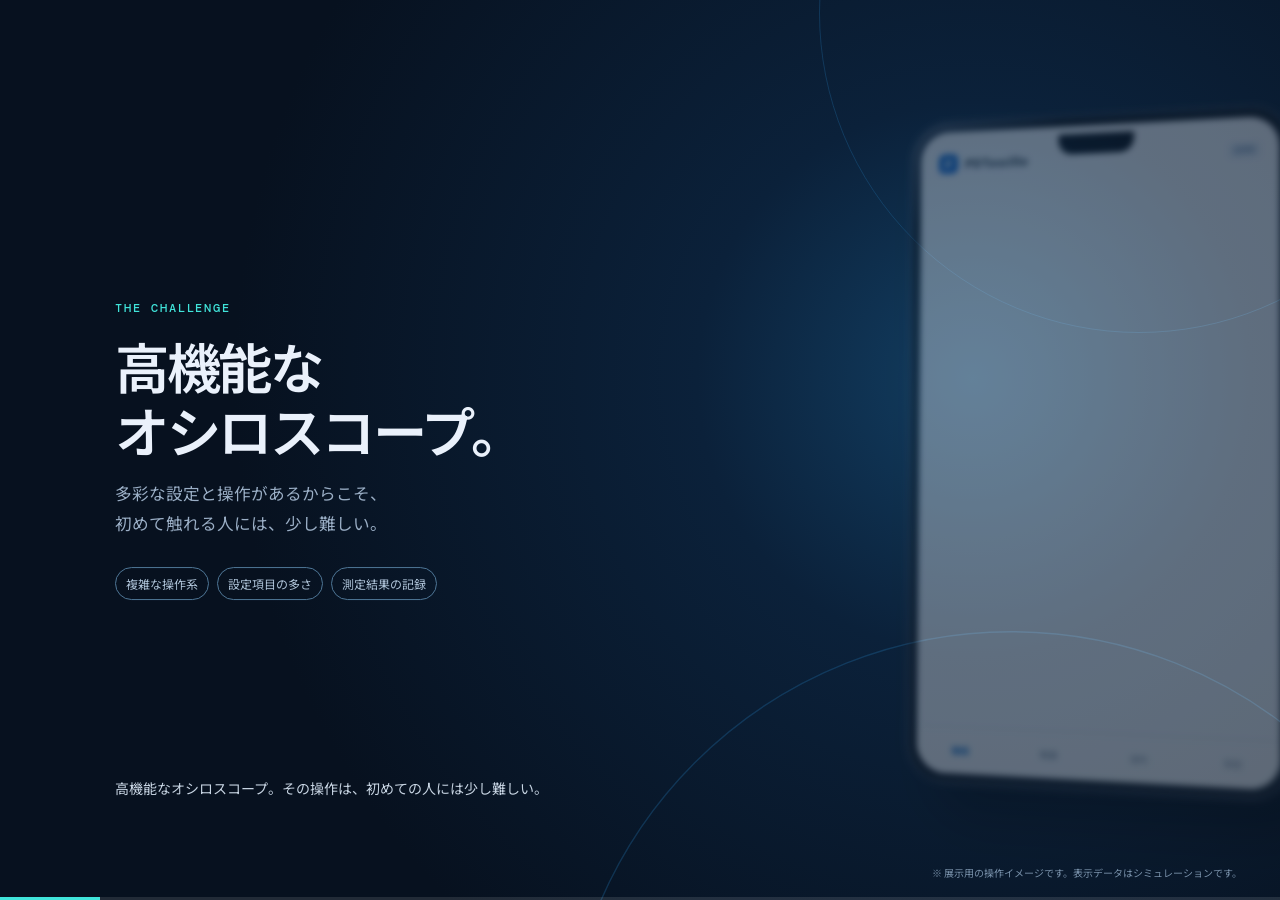
==== demo/exhibition-video/index.html @ ea5e2259 "Add multi-instrument exhibition animation assets" ====
<!doctype html>
<html lang="ja">
  <head>
    <meta charset="UTF-8" />
    <meta name="viewport" content="width=device-width, initial-scale=1.0" />
    <title>PDToscillo | Exhibition Demo</title>
    <link rel="stylesheet" href="style.css" />
  </head>
  <body>
    <main id="demo" class="stage-intro" aria-label="PDToscillo exhibition demo">
      <div class="ambient a"></div><div class="ambient b"></div>
      <section class="problem-card card" data-scene="problem">
        <p class="eyebrow">THE CHALLENGE</p>
        <h2>高機能な<br />オシロスコープ。</h2>
        <p>多彩な設定と操作があるからこそ、<br />初めて触れる人には、少し難しい。</p>
        <div class="problem-list"><span>複雑な操作系</span><span>設定項目の多さ</span><span>測定結果の記録</span></div>
      </section>

      <section class="title-card card" data-scene="intro">
        <p class="eyebrow">OSCILLOSCOPE REMOTE CONTROL</p>
        <h1>PDToscillo</h1>
        <p class="lead">LAN対応の計測機器を、手元にひとつの画面で。</p>
        <div class="title-line"><span></span><i></i><span></span></div>
        <p class="small">Android tablet application · Exhibition prototype</p>
      </section>

      <section class="explain-card card" data-scene="connect">
        <p class="eyebrow">01 / CONNECT</p>
        <h2>LANでつなぎ、<br />手元から操作。</h2>
        <p>接続された機器を自動で判別。<br />必要な表示と操作へ、迷わず進める。</p>
      </section>

      <section class="explain-card card" data-scene="discover">
        <p class="eyebrow">02 / DISCOVER</p>
        <h2>つないだ機器を、<br />自動で見分ける。</h2>
        <p>オシロスコープからPDT-FP1まで。<br />LAN接続を起点に、対応を広げていく。</p>
        <p class="future-note">※ 将来の対応構想を示す展示イメージです。</p>
      </section>

      <section class="explain-card card" data-scene="waveform">
        <p class="eyebrow">02 / CAPTURE</p>
        <h2>波形を取得し、<br />指先で詳しく見る。</h2>
        <p>ズーム、カーソル、チャンネル表示。<br />細かな変化も、見逃さない。</p>
      </section>

      <section class="explain-card card" data-scene="measure">
        <p class="eyebrow">03 / MEASURE</p>
        <h2>測定値を、<br />その場で確認。</h2>
        <p>周波数やP-P値を表示。<br />判断に必要な数値を、迷わず確認。</p>
      </section>

      <section class="explain-card card" data-scene="automate">
        <p class="eyebrow">04 / AUTOMATE</p>
        <h2>繰り返す測定を、<br />もっとスムーズに。</h2>
        <p>取得・測定・保存を、指定回数で自動実行。</p>
      </section>

      <section class="outro-card card" data-scene="outro">
        <p class="eyebrow">PDTOSCILLO</p>
        <h2>つなぐ。見る。<br /><em>測る。</em></h2>
        <p>オシロスコープ操作を、現場の手元へ。</p>
      </section>

      <div class="phone-wrap" aria-hidden="true">
        <div class="phone">
          <div class="camera"></div>
          <div class="screen">
            <div class="app-top"><span class="app-logo">P</span><strong>PDToscillo</strong><span class="demo-badge">DEMO</span></div>
            <div class="app-screen screen-connect">
              <p class="screen-kicker">接続</p><h3>オシロスコープを接続</h3>
              <div class="connection-visual"><span class="tablet-icon">▣</span><i></i><span class="scope-icon">⌁</span></div>
              <div class="status connected"><b></b><span>Ethernet 接続済み</span></div>
              <div class="instrument"><small>検出した機器</small><strong>TEKTRONIX MDO4104C</strong><span>192.168.10.2:4000</span></div>
              <button>接続完了</button>
            </div>
            <div class="app-screen screen-discover">
              <p class="screen-kicker">機器を検索</p><h3>LAN接続を自動判別</h3>
              <div class="network-orbit"><i></i><b>LAN</b><i></i></div>
              <div class="device-list"><div><span class="device-icon scope-mini">⌁</span><p><small>検出済み</small><strong>MDO4104C</strong><em>オシロスコープ</em></p><b>›</b></div><div class="fp1-row"><span class="device-icon fp1-mini">FP</span><p><small>検出済み</small><strong>PDT-FP1</strong><em>LAN計測機器</em></p><b>›</b></div></div>
              <p class="device-status">2 台の機器を認識しました</p>
            </div>
            <div class="app-screen screen-wave">
              <div class="screen-title"><div><p>波形</p><h3>CH1 · 取得中</h3></div><span class="run">RUN</span></div>
              <div class="scope-grid"><svg viewBox="0 0 560 235" preserveAspectRatio="none"><path class="wave wave-a" /><path class="wave wave-b" /><line class="cursor c1" x1="215" y1="0" x2="215" y2="235"/><line class="cursor c2" x1="392" y1="0" x2="392" y2="235"/></svg></div>
              <div class="chips"><span class="active">CH1  500mV</span><span>CH2</span><span>CH3</span></div>
              <div class="actions"><button>取得</button><button class="outline">自動スケール</button></div>
            </div>
            <div class="app-screen screen-measure">
              <div class="screen-title"><div><p>測定</p><h3>CH1 の測定値</h3></div><span class="run">RUN</span></div>
              <div class="mini-wave"><svg viewBox="0 0 560 108" preserveAspectRatio="none"><path class="wave wave-a" /></svg></div>
              <div class="metrics"><div><small>周波数</small><strong>1.000 <em>kHz</em></strong></div><div><small>P-P 値</small><strong>2.00 <em>V</em></strong></div><div><small>Δt</small><strong>500 <em>μs</em></strong></div></div>
              <p class="stats">統計　平均 1.000 kHz　/　100 samples</p>
            </div>
            <div class="app-screen screen-auto">
              <p class="screen-kicker">自動測定</p><h3>測定シーケンス</h3>
              <div class="sequence"><div class="done"><b>✓</b> 単発取得</div><div class="done"><b>✓</b> 測定</div><div class="working"><b>3</b> 波形を保存 <i></i></div><div><b>4</b> 次の測定へ</div></div>
              <div class="progress"><i></i></div><p class="counter">3 / 10 回 完了</p>
              <button>実行中</button>
            </div>
            <nav><span class="selected">接続</span><span>概要</span><span>波形</span><span>測定</span></nav>
          </div>
        </div>
      </div>
      <div class="scope-wrap" aria-hidden="true">
        <div class="scope-handle"></div>
        <div class="scope-body">
          <div class="scope-brand">TEKTRONIX <span>MDO4104C</span></div>
          <div class="scope-display"><svg viewBox="0 0 340 150" preserveAspectRatio="none"><path class="scope-wave" /></svg><span>CH1&nbsp; 500mV&nbsp;&nbsp;&nbsp; 1.00ms</span></div>
          <div class="scope-panel"><div class="scope-knob large"></div><div class="scope-knob"></div><div class="scope-knob"></div><div class="scope-keys"><i></i><i></i><i></i><i></i><i></i><i></i></div></div>
          <div class="scope-ports"><i></i><i></i><i></i><i></i></div>
        </div>
        <p>OSCILLOSCOPE</p>
      </div>
      <div class="fp1-wrap" aria-hidden="true"><div class="fp1-led"></div><div class="fp1-logo">PDT-FP1</div><div class="fp1-slots"><i></i><i></i><i></i></div><p>LAN MEASUREMENT DEVICE</p></div>
      <div class="connection-cable" aria-hidden="true"><span>LAN</span><i></i><b></b></div>
      <div class="pointer" aria-hidden="true"><i></i></div>
      <div class="caption" aria-live="polite"></div>
      <div class="progress-track"><i></i></div>
      <p class="prototype-note">※ 展示用の操作イメージです。表示データはシミュレーションです。</p>
    </main>
    <script src="app.js"></script>
  </body>
</html>
---- demo/exhibition-video/style.css ----
@import url('https://fonts.googleapis.com/css2?family=DM+Mono:wght@400;500&family=Noto+Sans+JP:wght@400;500;600;700&display=swap');

:root { --ink:#eaf1fb; --muted:#9aaec5; --blue:#4da3ff; --cyan:#40e4da; --navy:#07111f; --panel:#0d1d31; --line:#213b58; }
* { box-sizing:border-box } body { margin:0; overflow:hidden; background:var(--navy); color:var(--ink); font-family:'Noto Sans JP',sans-serif }
#demo { position:relative; isolation:isolate; width:100vw; min-width:1024px; height:100vh; min-height:576px; overflow:hidden; background:radial-gradient(circle at 76% 42%,#123e62 0,#0b213a 25%,#07111f 67%); }
.ambient { position:absolute; z-index:-1; width:50vw; height:50vw; border:1px solid #236fa755; border-radius:50%; filter:blur(.2px) }.ambient.a { top:-24vw; right:-14vw }.ambient.b { bottom:-39vw; right:-4vw; transform:scale(1.4) }
.card { position:absolute; left:9vw; top:50%; width:38vw; transform:translateY(-50%); opacity:0; transition:opacity .65s ease,transform .65s ease; pointer-events:none }.eyebrow { margin:0 0 18px; color:var(--cyan); font:500 12px 'DM Mono',monospace; letter-spacing:.16em }.card h1,.card h2 { margin:0; font-weight:600; letter-spacing:-.045em; line-height:1.18 }.title-card h1 { font-size:clamp(64px,8vw,140px) }.card h2 { font-size:clamp(38px,4.25vw,72px) }.card p:not(.eyebrow) { color:var(--muted); line-height:1.8; font-size:clamp(15px,1.3vw,21px) }.lead { margin:22px 0 0 }.small { margin-top:38px; font-size:12px!important }.title-line { display:flex; gap:7px; align-items:center; margin-top:32px; width:250px }.title-line span { height:1px; flex:1; background:var(--blue) }.title-line i { width:7px; height:7px; background:var(--cyan); border-radius:50% }.outro-card em { color:var(--cyan); font-style:normal }
.title-card,.problem-card,.explain-card,.outro-card { display:none }.stage-problem .problem-card,.stage-intro .title-card,.stage-connect .explain-card[data-scene=connect],.stage-discover .explain-card[data-scene=discover],.stage-waveform .explain-card[data-scene=waveform],.stage-measure .explain-card[data-scene=measure],.stage-automate .explain-card[data-scene=automate],.stage-outro .outro-card { display:block; opacity:1; transform:translateY(-50%) }.problem-list{display:flex;flex-wrap:wrap;gap:8px;margin-top:28px}.problem-list span{padding:7px 10px;border:1px solid #4e7696;border-radius:999px;color:#adc2d7;font-size:12px}.future-note{margin-top:18px!important;font-size:11px!important;color:#73a9b6!important}
.phone-wrap { position:absolute; top:50%; right:12vw; width:min(29vw,500px); aspect-ratio:9/16; transform:translateY(-50%) perspective(1300px) rotateY(-12deg) rotateX(2deg); transition:transform .8s cubic-bezier(.22,.9,.24,1),filter .5s; filter:drop-shadow(28px 32px 27px #0008) }.stage-intro .phone-wrap,.stage-problem .phone-wrap,.stage-outro .phone-wrap { transform:translateY(-50%) perspective(1300px) rotateY(-12deg) rotateX(2deg) translateX(12vw); filter:drop-shadow(28px 32px 27px #0008) blur(3px); opacity:.35 }.stage-connect .phone-wrap{right:6vw;width:min(23vw,400px);transform:translateY(-50%) perspective(1300px) rotateY(-9deg) rotateX(2deg)}
.phone { height:100%; padding:10px; border-radius:38px; background:linear-gradient(145deg,#415168,#050a10 12%,#141b25); box-shadow:inset 0 0 0 1px #768499 }.camera { position:absolute; z-index:2; left:50%; top:18px; width:74px; height:20px; transform:translateX(-50%); border-radius:0 0 14px 14px; background:#02070d }.screen { position:relative; height:100%; overflow:hidden; border-radius:29px; background:#f9fbff; color:#1a293a }.app-top { display:flex; align-items:center; gap:7px; height:54px; padding:16px 18px 7px; font-size:12px }.app-logo { display:grid; place-items:center; width:20px;height:20px;border-radius:6px;background:#146bd5;color:#fff;font-weight:bold }.demo-badge { margin-left:auto; padding:2px 5px;border-radius:4px;background:#e7eff9;color:#52749d;font:9px 'DM Mono' }.app-screen { display:none; padding:23px 18px 65px; height:calc(100% - 54px) }.stage-connect .screen-connect,.stage-discover .screen-discover,.stage-waveform .screen-wave,.stage-measure .screen-measure,.stage-automate .screen-auto { display:block; animation:screenIn .45s ease both } @keyframes screenIn { from{opacity:0;transform:translateX(10px)}to{opacity:1;transform:none} }
.screen-kicker,.screen-title p { color:#54708d;font-size:11px;margin:0 0 4px }.app-screen h3 { margin:0;color:#16293d;font-size:18px;letter-spacing:-.03em }.connection-visual { display:flex;align-items:center;justify-content:center;gap:13px;height:112px;margin:16px 0 12px;color:#2180e0 }.connection-visual span { display:grid;place-items:center;width:42px;height:42px;border-radius:12px;background:#e9f4ff;font-size:27px }.connection-visual i { width:55px;height:2px;background:#43ccb5;position:relative }.connection-visual i:after { content:'';position:absolute;inset:-4px auto auto 0;width:8px;height:8px;border-radius:50%;background:#43ccb5;animation:packet 1.4s infinite } @keyframes packet { to{transform:translateX(55px)} }.status,.instrument { border:1px solid #dbe7f3;border-radius:10px;padding:11px;margin-top:9px;font-size:11px }.status { display:flex;gap:7px;align-items:center;color:#21816c;background:#f4fcf9 }.status b { width:7px;height:7px;border-radius:50%;background:#28c598 }.instrument { display:grid;gap:4px }.instrument small,.metrics small { color:#718399 }.instrument strong { font-size:11px }.instrument span { color:#718399;font-family:'DM Mono';font-size:10px }.app-screen button { width:100%;border:0;border-radius:9px;padding:11px;background:#166dd0;color:white;font-weight:600;margin-top:19px }.screen-title { display:flex;align-items:start;justify-content:space-between }.run { padding:4px 6px;border-radius:5px;background:#e3f8ef;color:#149361;font:10px 'DM Mono' }.scope-grid,.mini-wave { background-color:#071724;background-image:linear-gradient(#19364a 1px,transparent 1px),linear-gradient(90deg,#19364a 1px,transparent 1px);background-size:10% 20%;border-radius:8px;margin-top:15px;overflow:hidden }.scope-grid { height:215px }.scope-grid svg,.mini-wave svg { width:100%;height:100% }.wave { fill:none;stroke-linecap:round }.wave-a { stroke:#55d7ff;stroke-width:3 }.wave-b { stroke:#f4c15d;stroke-width:2;opacity:.78 }.cursor { stroke:#f6e872;stroke-width:1.5;stroke-dasharray:4 3;opacity:0 }.stage-waveform .cursor { animation:cursorIn .8s 1.6s forwards } @keyframes cursorIn{to{opacity:1}}.chips { display:flex;gap:6px;margin-top:10px }.chips span { padding:5px 7px;border-radius:6px;background:#edf2f7;color:#6c7f96;font-size:9px }.chips .active { background:#e4f6ff;color:#1881c6 }.actions { display:flex;gap:8px }.actions button { margin-top:14px;padding:9px;font-size:10px }.actions .outline { background:#eaf1f7;color:#366186 }.mini-wave { height:89px }.metrics { display:grid;grid-template-columns:1fr 1fr;gap:8px;margin-top:12px }.metrics div { padding:10px;border:1px solid #dce7f3;border-radius:8px }.metrics div:last-child { grid-column:span 2 }.metrics strong { display:block;font:500 18px 'DM Mono';color:#196cc7;margin-top:4px }.metrics em { font-style:normal;font-size:10px;color:#7285a0 }.stats { margin-top:12px;color:#718399;font-size:9px }.sequence { margin-top:18px;border-top:1px solid #dbe7f2 }.sequence div { display:flex;align-items:center;gap:10px;padding:12px 2px;border-bottom:1px solid #dbe7f2;font-size:12px;color:#718399 }.sequence b { display:grid;place-items:center;width:19px;height:19px;border-radius:50%;background:#edf2f8;color:#7a91a8;font-size:10px }.sequence .done { color:#2c846d }.sequence .done b { background:#dcf6ed;color:#1d9a70 }.sequence .working { color:#176cc8;font-weight:600 }.sequence .working b { background:#deeeff;color:#176cc8 }.sequence i { width:6px;height:6px;margin-left:auto;border-radius:50%;background:#257fde;animation:pulse 1s infinite } @keyframes pulse {50%{box-shadow:0 0 0 6px #257fde22}}.progress { height:5px;border-radius:8px;background:#e5edf5;margin-top:18px;overflow:hidden }.progress i { display:block;width:30%;height:100%;background:#1b8bdf;animation:progress 2.5s infinite } @keyframes progress {50%{width:65%}to{width:30%}}.counter { text-align:center;color:#60809d;font:10px 'DM Mono' }nav { position:absolute;bottom:0;left:0;width:100%;height:46px;border-top:1px solid #e0e8f0;background:#fbfdff;display:flex;justify-content:space-around;align-items:center;color:#8190a2;font-size:9px }nav .selected { color:#1873ce;font-weight:700 }.network-orbit{display:flex;align-items:center;justify-content:center;gap:16px;margin:22px auto 16px;width:140px;height:58px}.network-orbit i{width:37px;height:37px;border-radius:11px;background:#e8f4ff;position:relative}.network-orbit i:first-child:before{content:'⌁';position:absolute;inset:0;display:grid;place-items:center;color:#1a75d0;font-size:22px}.network-orbit i:last-child:before{content:'FP';position:absolute;inset:0;display:grid;place-items:center;color:#1a75d0;font:700 11px 'DM Mono'}.network-orbit b{padding:6px;border-radius:50%;background:#1f86dd;color:white;font:9px 'DM Mono';box-shadow:0 0 0 7px #e4f4ff}.device-list{display:grid;gap:8px}.device-list>div{display:flex;align-items:center;gap:9px;padding:8px;border:1px solid #dce7f3;border-radius:9px}.device-list p{display:grid;gap:1px;margin:0;line-height:1}.device-list small,.device-list em{font-size:8px;color:#7589a0;font-style:normal}.device-list strong{font-size:11px;color:#1b3550}.device-list>div>b{margin-left:auto;color:#4a83bb}.device-icon{display:grid;place-items:center;width:31px;height:31px;border-radius:8px;background:#e9f4ff;color:#267ace}.fp1-mini{font:700 9px 'DM Mono'}.device-status{text-align:center;color:#3a946f;font-size:9px;margin-top:12px}
.pointer { position:absolute;right:28vw;top:58%;opacity:0;z-index:3;transition:opacity .2s }.stage-waveform .pointer,.stage-measure .pointer { opacity:1;animation:tap 2.5s 1s both }.pointer i { display:block;width:20px;height:30px;background:#fff;clip-path:polygon(0 0,0 100%,28% 70%,43% 100%,55% 94%,40% 65%,70% 65%);filter:drop-shadow(1px 2px 2px #0009)} @keyframes tap {0%,20%{transform:translate(0,0) scale(1)}30%{transform:translate(-15px,-25px) scale(.83)}42%{transform:translate(-15px,-25px) scale(1)}100%{transform:translate(-15px,-25px);opacity:0}}
.scope-wrap{position:absolute;right:33vw;top:50%;width:min(28vw,475px);opacity:0;transform:translateY(-45%) translateX(-30px) scale(.94);transition:opacity .5s,transform .65s;filter:drop-shadow(15px 22px 20px #0009)}.stage-connect .scope-wrap{opacity:1;transform:translateY(-45%) translateX(0) scale(1)}.scope-handle{width:58%;height:18px;margin:0 auto -4px;border:7px solid #4a596b;border-bottom:0;border-radius:10px 10px 0 0}.scope-body{position:relative;padding:16px 15px 13px;border-radius:10px;background:linear-gradient(145deg,#667586,#283747 30%,#3a4a5b);border:1px solid #8c9bad}.scope-brand{font:600 9px 'DM Mono';color:#e2e9ee;margin-bottom:10px}.scope-brand span{color:#aac8d9;margin-left:8px}.scope-display{position:relative;height:48%;min-height:120px;padding:8px;background:#061318;background-image:linear-gradient(#1b3e41 1px,transparent 1px),linear-gradient(90deg,#1b3e41 1px,transparent 1px);background-size:10% 20%;border:4px solid #16252d}.scope-display svg{width:100%;height:100%}.scope-wave{fill:none;stroke:#c9dd55;stroke-width:3}.scope-display span{position:absolute;left:9px;bottom:7px;color:#c6ddaa;font:7px 'DM Mono'}.scope-panel{display:flex;align-items:center;gap:9px;height:57px;padding:8px 0}.scope-knob{width:23px;height:23px;border-radius:50%;border:4px dotted #a3b1bc;background:#506174;box-shadow:inset 0 0 0 3px #2b3947}.scope-knob.large{width:35px;height:35px}.scope-keys{display:grid;grid-template-columns:repeat(3,1fr);gap:4px;margin-left:auto;width:48%}.scope-keys i{height:11px;border-radius:2px;background:#718496;box-shadow:inset 0 -2px #304252}.scope-ports{display:flex;gap:12px}.scope-ports i{width:16px;height:16px;border:3px solid #151d24;border-radius:50%;background:#c3e766}.scope-wrap>p{margin:9px 0 0;color:#92a8ba;font:10px 'DM Mono';letter-spacing:.16em;text-align:center}.connection-cable{position:absolute;z-index:2;right:28.2vw;top:50%;width:8vw;height:60px;opacity:0;transition:opacity .35s}.stage-connect .connection-cable{opacity:1}.connection-cable:before{content:'';position:absolute;left:0;right:0;top:31px;height:3px;background:#46d9cb;box-shadow:0 0 10px #46d9cb88}.connection-cable span{position:absolute;top:5px;left:37%;color:#a9f2ea;font:10px 'DM Mono';letter-spacing:.1em}.connection-cable i,.connection-cable b{position:absolute;top:23px;width:14px;height:18px;border-radius:2px;background:#e6f4f4}.connection-cable i{left:-2px}.connection-cable b{right:-2px}.connection-cable:after{content:'';position:absolute;top:27px;left:5px;width:9px;height:9px;border-radius:50%;background:white;box-shadow:0 0 10px white;animation:lanPacket 1.5s linear infinite}@keyframes lanPacket{to{transform:translateX(7.6vw)}}
.fp1-wrap{position:absolute;right:39vw;top:22%;width:min(13vw,205px);padding:16px 14px 12px;border-radius:10px;background:linear-gradient(145deg,#4d6274,#263847 65%,#182633);border:1px solid #91a8b9;opacity:0;transform:translateX(-20px) scale(.9);transition:opacity .5s,transform .6s;filter:drop-shadow(10px 15px 15px #0008)}.stage-discover .fp1-wrap{opacity:1;transform:translateX(0) scale(1)}.fp1-led{width:7px;height:7px;border-radius:50%;background:#53e3ab;box-shadow:0 0 8px #53e3ab;margin-bottom:10px}.fp1-logo{color:#f0f8ff;font:600 13px 'DM Mono';letter-spacing:.05em}.fp1-slots{display:flex;gap:7px;margin-top:16px}.fp1-slots i{width:23px;height:8px;border-radius:2px;background:#111f2b;border:1px solid #728da0}.fp1-wrap p{margin:10px -10px 0;color:#92a8ba;font:8px 'DM Mono';letter-spacing:.08em;text-align:center}
.caption { position:absolute;left:9vw;bottom:11vh;max-width:38vw;color:#c8d5e3;font-size:14px;line-height:1.7;opacity:0;transition:opacity .35s }.caption.show { opacity:1 }.prototype-note { position:absolute;right:3vw;bottom:2.2vh;margin:0;color:#7890a9;font-size:10px }.progress-track { position:absolute;left:0;bottom:0;width:100%;height:3px;background:#ffffff1c }.progress-track i { display:block;height:100%;width:0;background:var(--cyan) }
@media (max-aspect-ratio: 1/1) { #demo { min-width:0 }.card { left:7vw;width:47vw }.phone-wrap { right:5vw;width:42vw }.stage-connect .phone-wrap{right:3vw;width:33vw}.scope-wrap{right:36vw;width:30vw}.connection-cable{right:30vw}.caption{left:7vw;max-width:45vw} }
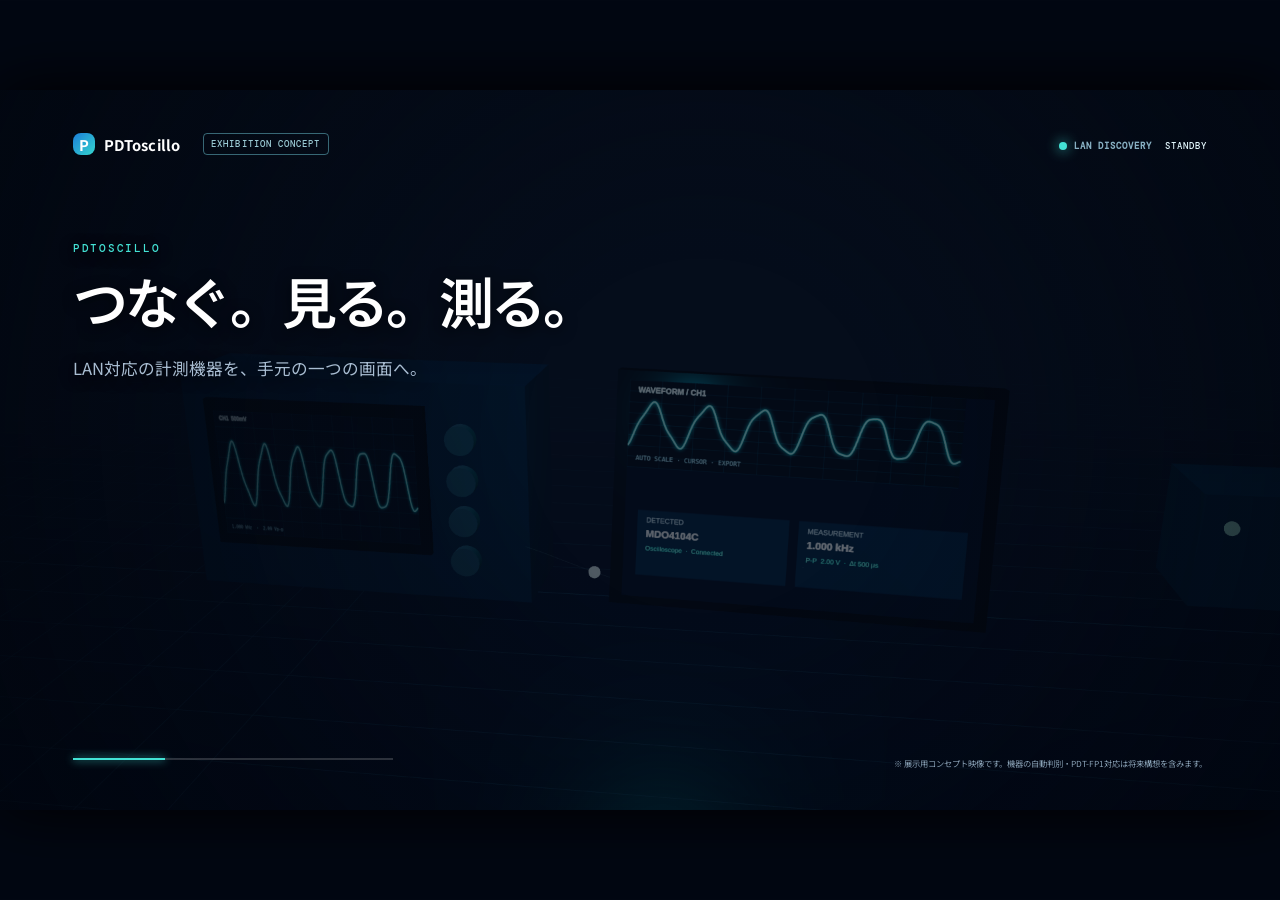
==== commit bdb40c59: "Render Three.js exhibition animation video" ====
--- a/demo/exhibition-video/index.html
+++ b/demo/exhibition-video/index.html
@@ -3,121 +3,19 @@
   <head>
     <meta charset="UTF-8" />
     <meta name="viewport" content="width=device-width, initial-scale=1.0" />
-    <title>PDToscillo | Exhibition Demo</title>
+    <title>PDToscillo | LAN Instrument Experience</title>
     <link rel="stylesheet" href="style.css" />
   </head>
   <body>
-    <main id="demo" class="stage-intro" aria-label="PDToscillo exhibition demo">
-      <div class="ambient a"></div><div class="ambient b"></div>
-      <section class="problem-card card" data-scene="problem">
-        <p class="eyebrow">THE CHALLENGE</p>
-        <h2>高機能な<br />オシロスコープ。</h2>
-        <p>多彩な設定と操作があるからこそ、<br />初めて触れる人には、少し難しい。</p>
-        <div class="problem-list"><span>複雑な操作系</span><span>設定項目の多さ</span><span>測定結果の記録</span></div>
-      </section>
-
-      <section class="title-card card" data-scene="intro">
-        <p class="eyebrow">OSCILLOSCOPE REMOTE CONTROL</p>
-        <h1>PDToscillo</h1>
-        <p class="lead">LAN対応の計測機器を、手元にひとつの画面で。</p>
-        <div class="title-line"><span></span><i></i><span></span></div>
-        <p class="small">Android tablet application · Exhibition prototype</p>
-      </section>
-
-      <section class="explain-card card" data-scene="connect">
-        <p class="eyebrow">01 / CONNECT</p>
-        <h2>LANでつなぎ、<br />手元から操作。</h2>
-        <p>接続された機器を自動で判別。<br />必要な表示と操作へ、迷わず進める。</p>
-      </section>
-
-      <section class="explain-card card" data-scene="discover">
-        <p class="eyebrow">02 / DISCOVER</p>
-        <h2>つないだ機器を、<br />自動で見分ける。</h2>
-        <p>オシロスコープからPDT-FP1まで。<br />LAN接続を起点に、対応を広げていく。</p>
-        <p class="future-note">※ 将来の対応構想を示す展示イメージです。</p>
-      </section>
-
-      <section class="explain-card card" data-scene="waveform">
-        <p class="eyebrow">02 / CAPTURE</p>
-        <h2>波形を取得し、<br />指先で詳しく見る。</h2>
-        <p>ズーム、カーソル、チャンネル表示。<br />細かな変化も、見逃さない。</p>
-      </section>
-
-      <section class="explain-card card" data-scene="measure">
-        <p class="eyebrow">03 / MEASURE</p>
-        <h2>測定値を、<br />その場で確認。</h2>
-        <p>周波数やP-P値を表示。<br />判断に必要な数値を、迷わず確認。</p>
-      </section>
-
-      <section class="explain-card card" data-scene="automate">
-        <p class="eyebrow">04 / AUTOMATE</p>
-        <h2>繰り返す測定を、<br />もっとスムーズに。</h2>
-        <p>取得・測定・保存を、指定回数で自動実行。</p>
-      </section>
-
-      <section class="outro-card card" data-scene="outro">
-        <p class="eyebrow">PDTOSCILLO</p>
-        <h2>つなぐ。見る。<br /><em>測る。</em></h2>
-        <p>オシロスコープ操作を、現場の手元へ。</p>
-      </section>
-
-      <div class="phone-wrap" aria-hidden="true">
-        <div class="phone">
-          <div class="camera"></div>
-          <div class="screen">
-            <div class="app-top"><span class="app-logo">P</span><strong>PDToscillo</strong><span class="demo-badge">DEMO</span></div>
-            <div class="app-screen screen-connect">
-              <p class="screen-kicker">接続</p><h3>オシロスコープを接続</h3>
-              <div class="connection-visual"><span class="tablet-icon">▣</span><i></i><span class="scope-icon">⌁</span></div>
-              <div class="status connected"><b></b><span>Ethernet 接続済み</span></div>
-              <div class="instrument"><small>検出した機器</small><strong>TEKTRONIX MDO4104C</strong><span>192.168.10.2:4000</span></div>
-              <button>接続完了</button>
-            </div>
-            <div class="app-screen screen-discover">
-              <p class="screen-kicker">機器を検索</p><h3>LAN接続を自動判別</h3>
-              <div class="network-orbit"><i></i><b>LAN</b><i></i></div>
-              <div class="device-list"><div><span class="device-icon scope-mini">⌁</span><p><small>検出済み</small><strong>MDO4104C</strong><em>オシロスコープ</em></p><b>›</b></div><div class="fp1-row"><span class="device-icon fp1-mini">FP</span><p><small>検出済み</small><strong>PDT-FP1</strong><em>LAN計測機器</em></p><b>›</b></div></div>
-              <p class="device-status">2 台の機器を認識しました</p>
-            </div>
-            <div class="app-screen screen-wave">
-              <div class="screen-title"><div><p>波形</p><h3>CH1 · 取得中</h3></div><span class="run">RUN</span></div>
-              <div class="scope-grid"><svg viewBox="0 0 560 235" preserveAspectRatio="none"><path class="wave wave-a" /><path class="wave wave-b" /><line class="cursor c1" x1="215" y1="0" x2="215" y2="235"/><line class="cursor c2" x1="392" y1="0" x2="392" y2="235"/></svg></div>
-              <div class="chips"><span class="active">CH1  500mV</span><span>CH2</span><span>CH3</span></div>
-              <div class="actions"><button>取得</button><button class="outline">自動スケール</button></div>
-            </div>
-            <div class="app-screen screen-measure">
-              <div class="screen-title"><div><p>測定</p><h3>CH1 の測定値</h3></div><span class="run">RUN</span></div>
-              <div class="mini-wave"><svg viewBox="0 0 560 108" preserveAspectRatio="none"><path class="wave wave-a" /></svg></div>
-              <div class="metrics"><div><small>周波数</small><strong>1.000 <em>kHz</em></strong></div><div><small>P-P 値</small><strong>2.00 <em>V</em></strong></div><div><small>Δt</small><strong>500 <em>μs</em></strong></div></div>
-              <p class="stats">統計　平均 1.000 kHz　/　100 samples</p>
-            </div>
-            <div class="app-screen screen-auto">
-              <p class="screen-kicker">自動測定</p><h3>測定シーケンス</h3>
-              <div class="sequence"><div class="done"><b>✓</b> 単発取得</div><div class="done"><b>✓</b> 測定</div><div class="working"><b>3</b> 波形を保存 <i></i></div><div><b>4</b> 次の測定へ</div></div>
-              <div class="progress"><i></i></div><p class="counter">3 / 10 回 完了</p>
-              <button>実行中</button>
-            </div>
-            <nav><span class="selected">接続</span><span>概要</span><span>波形</span><span>測定</span></nav>
-          </div>
-        </div>
-      </div>
-      <div class="scope-wrap" aria-hidden="true">
-        <div class="scope-handle"></div>
-        <div class="scope-body">
-          <div class="scope-brand">TEKTRONIX <span>MDO4104C</span></div>
-          <div class="scope-display"><svg viewBox="0 0 340 150" preserveAspectRatio="none"><path class="scope-wave" /></svg><span>CH1&nbsp; 500mV&nbsp;&nbsp;&nbsp; 1.00ms</span></div>
-          <div class="scope-panel"><div class="scope-knob large"></div><div class="scope-knob"></div><div class="scope-knob"></div><div class="scope-keys"><i></i><i></i><i></i><i></i><i></i><i></i></div></div>
-          <div class="scope-ports"><i></i><i></i><i></i><i></i></div>
-        </div>
-        <p>OSCILLOSCOPE</p>
-      </div>
-      <div class="fp1-wrap" aria-hidden="true"><div class="fp1-led"></div><div class="fp1-logo">PDT-FP1</div><div class="fp1-slots"><i></i><i></i><i></i></div><p>LAN MEASUREMENT DEVICE</p></div>
-      <div class="connection-cable" aria-hidden="true"><span>LAN</span><i></i><b></b></div>
-      <div class="pointer" aria-hidden="true"><i></i></div>
-      <div class="caption" aria-live="polite"></div>
-      <div class="progress-track"><i></i></div>
-      <p class="prototype-note">※ 展示用の操作イメージです。表示データはシミュレーションです。</p>
+    <main id="frame" aria-label="PDToscillo 展示会用アニメーション">
+      <canvas id="three-canvas"></canvas>
+      <div class="vignette"></div>
+      <header><span class="mark">P</span><strong>PDToscillo</strong><span class="tag">EXHIBITION CONCEPT</span></header>
+      <section id="copy" aria-live="polite"><p id="eyebrow"></p><h1 id="headline"></h1><p id="description"></p><p id="disclaimer"></p></section>
+      <div id="status"><span></span><b>LAN DISCOVERY</b><em id="device-status">STANDBY</em></div>
+      <div id="timeline"><i></i></div>
+      <p class="footnote">※ 展示用コンセプト映像です。機器の自動判別・PDT-FP1対応は将来構想を含みます。</p>
     </main>
-    <script src="app.js"></script>
+    <script type="module" src="app.js"></script>
   </body>
 </html>
--- a/demo/exhibition-video/style.css
+++ b/demo/exhibition-video/style.css
@@ -1,16 +1,10 @@
-@import url('https://fonts.googleapis.com/css2?family=DM+Mono:wght@400;500&family=Noto+Sans+JP:wght@400;500;600;700&display=swap');
+@import url('https://fonts.googleapis.com/css2?family=DM+Mono:wght@400;500&family=Noto+Sans+JP:wght@400;500;600&display=swap');
 
-:root { --ink:#eaf1fb; --muted:#9aaec5; --blue:#4da3ff; --cyan:#40e4da; --navy:#07111f; --panel:#0d1d31; --line:#213b58; }
-* { box-sizing:border-box } body { margin:0; overflow:hidden; background:var(--navy); color:var(--ink); font-family:'Noto Sans JP',sans-serif }
-#demo { position:relative; isolation:isolate; width:100vw; min-width:1024px; height:100vh; min-height:576px; overflow:hidden; background:radial-gradient(circle at 76% 42%,#123e62 0,#0b213a 25%,#07111f 67%); }
-.ambient { position:absolute; z-index:-1; width:50vw; height:50vw; border:1px solid #236fa755; border-radius:50%; filter:blur(.2px) }.ambient.a { top:-24vw; right:-14vw }.ambient.b { bottom:-39vw; right:-4vw; transform:scale(1.4) }
-.card { position:absolute; left:9vw; top:50%; width:38vw; transform:translateY(-50%); opacity:0; transition:opacity .65s ease,transform .65s ease; pointer-events:none }.eyebrow { margin:0 0 18px; color:var(--cyan); font:500 12px 'DM Mono',monospace; letter-spacing:.16em }.card h1,.card h2 { margin:0; font-weight:600; letter-spacing:-.045em; line-height:1.18 }.title-card h1 { font-size:clamp(64px,8vw,140px) }.card h2 { font-size:clamp(38px,4.25vw,72px) }.card p:not(.eyebrow) { color:var(--muted); line-height:1.8; font-size:clamp(15px,1.3vw,21px) }.lead { margin:22px 0 0 }.small { margin-top:38px; font-size:12px!important }.title-line { display:flex; gap:7px; align-items:center; margin-top:32px; width:250px }.title-line span { height:1px; flex:1; background:var(--blue) }.title-line i { width:7px; height:7px; background:var(--cyan); border-radius:50% }.outro-card em { color:var(--cyan); font-style:normal }
-.title-card,.problem-card,.explain-card,.outro-card { display:none }.stage-problem .problem-card,.stage-intro .title-card,.stage-connect .explain-card[data-scene=connect],.stage-discover .explain-card[data-scene=discover],.stage-waveform .explain-card[data-scene=waveform],.stage-measure .explain-card[data-scene=measure],.stage-automate .explain-card[data-scene=automate],.stage-outro .outro-card { display:block; opacity:1; transform:translateY(-50%) }.problem-list{display:flex;flex-wrap:wrap;gap:8px;margin-top:28px}.problem-list span{padding:7px 10px;border:1px solid #4e7696;border-radius:999px;color:#adc2d7;font-size:12px}.future-note{margin-top:18px!important;font-size:11px!important;color:#73a9b6!important}
-.phone-wrap { position:absolute; top:50%; right:12vw; width:min(29vw,500px); aspect-ratio:9/16; transform:translateY(-50%) perspective(1300px) rotateY(-12deg) rotateX(2deg); transition:transform .8s cubic-bezier(.22,.9,.24,1),filter .5s; filter:drop-shadow(28px 32px 27px #0008) }.stage-intro .phone-wrap,.stage-problem .phone-wrap,.stage-outro .phone-wrap { transform:translateY(-50%) perspective(1300px) rotateY(-12deg) rotateX(2deg) translateX(12vw); filter:drop-shadow(28px 32px 27px #0008) blur(3px); opacity:.35 }.stage-connect .phone-wrap{right:6vw;width:min(23vw,400px);transform:translateY(-50%) perspective(1300px) rotateY(-9deg) rotateX(2deg)}
-.phone { height:100%; padding:10px; border-radius:38px; background:linear-gradient(145deg,#415168,#050a10 12%,#141b25); box-shadow:inset 0 0 0 1px #768499 }.camera { position:absolute; z-index:2; left:50%; top:18px; width:74px; height:20px; transform:translateX(-50%); border-radius:0 0 14px 14px; background:#02070d }.screen { position:relative; height:100%; overflow:hidden; border-radius:29px; background:#f9fbff; color:#1a293a }.app-top { display:flex; align-items:center; gap:7px; height:54px; padding:16px 18px 7px; font-size:12px }.app-logo { display:grid; place-items:center; width:20px;height:20px;border-radius:6px;background:#146bd5;color:#fff;font-weight:bold }.demo-badge { margin-left:auto; padding:2px 5px;border-radius:4px;background:#e7eff9;color:#52749d;font:9px 'DM Mono' }.app-screen { display:none; padding:23px 18px 65px; height:calc(100% - 54px) }.stage-connect .screen-connect,.stage-discover .screen-discover,.stage-waveform .screen-wave,.stage-measure .screen-measure,.stage-automate .screen-auto { display:block; animation:screenIn .45s ease both } @keyframes screenIn { from{opacity:0;transform:translateX(10px)}to{opacity:1;transform:none} }
-.screen-kicker,.screen-title p { color:#54708d;font-size:11px;margin:0 0 4px }.app-screen h3 { margin:0;color:#16293d;font-size:18px;letter-spacing:-.03em }.connection-visual { display:flex;align-items:center;justify-content:center;gap:13px;height:112px;margin:16px 0 12px;color:#2180e0 }.connection-visual span { display:grid;place-items:center;width:42px;height:42px;border-radius:12px;background:#e9f4ff;font-size:27px }.connection-visual i { width:55px;height:2px;background:#43ccb5;position:relative }.connection-visual i:after { content:'';position:absolute;inset:-4px auto auto 0;width:8px;height:8px;border-radius:50%;background:#43ccb5;animation:packet 1.4s infinite } @keyframes packet { to{transform:translateX(55px)} }.status,.instrument { border:1px solid #dbe7f3;border-radius:10px;padding:11px;margin-top:9px;font-size:11px }.status { display:flex;gap:7px;align-items:center;color:#21816c;background:#f4fcf9 }.status b { width:7px;height:7px;border-radius:50%;background:#28c598 }.instrument { display:grid;gap:4px }.instrument small,.metrics small { color:#718399 }.instrument strong { font-size:11px }.instrument span { color:#718399;font-family:'DM Mono';font-size:10px }.app-screen button { width:100%;border:0;border-radius:9px;padding:11px;background:#166dd0;color:white;font-weight:600;margin-top:19px }.screen-title { display:flex;align-items:start;justify-content:space-between }.run { padding:4px 6px;border-radius:5px;background:#e3f8ef;color:#149361;font:10px 'DM Mono' }.scope-grid,.mini-wave { background-color:#071724;background-image:linear-gradient(#19364a 1px,transparent 1px),linear-gradient(90deg,#19364a 1px,transparent 1px);background-size:10% 20%;border-radius:8px;margin-top:15px;overflow:hidden }.scope-grid { height:215px }.scope-grid svg,.mini-wave svg { width:100%;height:100% }.wave { fill:none;stroke-linecap:round }.wave-a { stroke:#55d7ff;stroke-width:3 }.wave-b { stroke:#f4c15d;stroke-width:2;opacity:.78 }.cursor { stroke:#f6e872;stroke-width:1.5;stroke-dasharray:4 3;opacity:0 }.stage-waveform .cursor { animation:cursorIn .8s 1.6s forwards } @keyframes cursorIn{to{opacity:1}}.chips { display:flex;gap:6px;margin-top:10px }.chips span { padding:5px 7px;border-radius:6px;background:#edf2f7;color:#6c7f96;font-size:9px }.chips .active { background:#e4f6ff;color:#1881c6 }.actions { display:flex;gap:8px }.actions button { margin-top:14px;padding:9px;font-size:10px }.actions .outline { background:#eaf1f7;color:#366186 }.mini-wave { height:89px }.metrics { display:grid;grid-template-columns:1fr 1fr;gap:8px;margin-top:12px }.metrics div { padding:10px;border:1px solid #dce7f3;border-radius:8px }.metrics div:last-child { grid-column:span 2 }.metrics strong { display:block;font:500 18px 'DM Mono';color:#196cc7;margin-top:4px }.metrics em { font-style:normal;font-size:10px;color:#7285a0 }.stats { margin-top:12px;color:#718399;font-size:9px }.sequence { margin-top:18px;border-top:1px solid #dbe7f2 }.sequence div { display:flex;align-items:center;gap:10px;padding:12px 2px;border-bottom:1px solid #dbe7f2;font-size:12px;color:#718399 }.sequence b { display:grid;place-items:center;width:19px;height:19px;border-radius:50%;background:#edf2f8;color:#7a91a8;font-size:10px }.sequence .done { color:#2c846d }.sequence .done b { background:#dcf6ed;color:#1d9a70 }.sequence .working { color:#176cc8;font-weight:600 }.sequence .working b { background:#deeeff;color:#176cc8 }.sequence i { width:6px;height:6px;margin-left:auto;border-radius:50%;background:#257fde;animation:pulse 1s infinite } @keyframes pulse {50%{box-shadow:0 0 0 6px #257fde22}}.progress { height:5px;border-radius:8px;background:#e5edf5;margin-top:18px;overflow:hidden }.progress i { display:block;width:30%;height:100%;background:#1b8bdf;animation:progress 2.5s infinite } @keyframes progress {50%{width:65%}to{width:30%}}.counter { text-align:center;color:#60809d;font:10px 'DM Mono' }nav { position:absolute;bottom:0;left:0;width:100%;height:46px;border-top:1px solid #e0e8f0;background:#fbfdff;display:flex;justify-content:space-around;align-items:center;color:#8190a2;font-size:9px }nav .selected { color:#1873ce;font-weight:700 }.network-orbit{display:flex;align-items:center;justify-content:center;gap:16px;margin:22px auto 16px;width:140px;height:58px}.network-orbit i{width:37px;height:37px;border-radius:11px;background:#e8f4ff;position:relative}.network-orbit i:first-child:before{content:'⌁';position:absolute;inset:0;display:grid;place-items:center;color:#1a75d0;font-size:22px}.network-orbit i:last-child:before{content:'FP';position:absolute;inset:0;display:grid;place-items:center;color:#1a75d0;font:700 11px 'DM Mono'}.network-orbit b{padding:6px;border-radius:50%;background:#1f86dd;color:white;font:9px 'DM Mono';box-shadow:0 0 0 7px #e4f4ff}.device-list{display:grid;gap:8px}.device-list>div{display:flex;align-items:center;gap:9px;padding:8px;border:1px solid #dce7f3;border-radius:9px}.device-list p{display:grid;gap:1px;margin:0;line-height:1}.device-list small,.device-list em{font-size:8px;color:#7589a0;font-style:normal}.device-list strong{font-size:11px;color:#1b3550}.device-list>div>b{margin-left:auto;color:#4a83bb}.device-icon{display:grid;place-items:center;width:31px;height:31px;border-radius:8px;background:#e9f4ff;color:#267ace}.fp1-mini{font:700 9px 'DM Mono'}.device-status{text-align:center;color:#3a946f;font-size:9px;margin-top:12px}
-.pointer { position:absolute;right:28vw;top:58%;opacity:0;z-index:3;transition:opacity .2s }.stage-waveform .pointer,.stage-measure .pointer { opacity:1;animation:tap 2.5s 1s both }.pointer i { display:block;width:20px;height:30px;background:#fff;clip-path:polygon(0 0,0 100%,28% 70%,43% 100%,55% 94%,40% 65%,70% 65%);filter:drop-shadow(1px 2px 2px #0009)} @keyframes tap {0%,20%{transform:translate(0,0) scale(1)}30%{transform:translate(-15px,-25px) scale(.83)}42%{transform:translate(-15px,-25px) scale(1)}100%{transform:translate(-15px,-25px);opacity:0}}
-.scope-wrap{position:absolute;right:33vw;top:50%;width:min(28vw,475px);opacity:0;transform:translateY(-45%) translateX(-30px) scale(.94);transition:opacity .5s,transform .65s;filter:drop-shadow(15px 22px 20px #0009)}.stage-connect .scope-wrap{opacity:1;transform:translateY(-45%) translateX(0) scale(1)}.scope-handle{width:58%;height:18px;margin:0 auto -4px;border:7px solid #4a596b;border-bottom:0;border-radius:10px 10px 0 0}.scope-body{position:relative;padding:16px 15px 13px;border-radius:10px;background:linear-gradient(145deg,#667586,#283747 30%,#3a4a5b);border:1px solid #8c9bad}.scope-brand{font:600 9px 'DM Mono';color:#e2e9ee;margin-bottom:10px}.scope-brand span{color:#aac8d9;margin-left:8px}.scope-display{position:relative;height:48%;min-height:120px;padding:8px;background:#061318;background-image:linear-gradient(#1b3e41 1px,transparent 1px),linear-gradient(90deg,#1b3e41 1px,transparent 1px);background-size:10% 20%;border:4px solid #16252d}.scope-display svg{width:100%;height:100%}.scope-wave{fill:none;stroke:#c9dd55;stroke-width:3}.scope-display span{position:absolute;left:9px;bottom:7px;color:#c6ddaa;font:7px 'DM Mono'}.scope-panel{display:flex;align-items:center;gap:9px;height:57px;padding:8px 0}.scope-knob{width:23px;height:23px;border-radius:50%;border:4px dotted #a3b1bc;background:#506174;box-shadow:inset 0 0 0 3px #2b3947}.scope-knob.large{width:35px;height:35px}.scope-keys{display:grid;grid-template-columns:repeat(3,1fr);gap:4px;margin-left:auto;width:48%}.scope-keys i{height:11px;border-radius:2px;background:#718496;box-shadow:inset 0 -2px #304252}.scope-ports{display:flex;gap:12px}.scope-ports i{width:16px;height:16px;border:3px solid #151d24;border-radius:50%;background:#c3e766}.scope-wrap>p{margin:9px 0 0;color:#92a8ba;font:10px 'DM Mono';letter-spacing:.16em;text-align:center}.connection-cable{position:absolute;z-index:2;right:28.2vw;top:50%;width:8vw;height:60px;opacity:0;transition:opacity .35s}.stage-connect .connection-cable{opacity:1}.connection-cable:before{content:'';position:absolute;left:0;right:0;top:31px;height:3px;background:#46d9cb;box-shadow:0 0 10px #46d9cb88}.connection-cable span{position:absolute;top:5px;left:37%;color:#a9f2ea;font:10px 'DM Mono';letter-spacing:.1em}.connection-cable i,.connection-cable b{position:absolute;top:23px;width:14px;height:18px;border-radius:2px;background:#e6f4f4}.connection-cable i{left:-2px}.connection-cable b{right:-2px}.connection-cable:after{content:'';position:absolute;top:27px;left:5px;width:9px;height:9px;border-radius:50%;background:white;box-shadow:0 0 10px white;animation:lanPacket 1.5s linear infinite}@keyframes lanPacket{to{transform:translateX(7.6vw)}}
-.fp1-wrap{position:absolute;right:39vw;top:22%;width:min(13vw,205px);padding:16px 14px 12px;border-radius:10px;background:linear-gradient(145deg,#4d6274,#263847 65%,#182633);border:1px solid #91a8b9;opacity:0;transform:translateX(-20px) scale(.9);transition:opacity .5s,transform .6s;filter:drop-shadow(10px 15px 15px #0008)}.stage-discover .fp1-wrap{opacity:1;transform:translateX(0) scale(1)}.fp1-led{width:7px;height:7px;border-radius:50%;background:#53e3ab;box-shadow:0 0 8px #53e3ab;margin-bottom:10px}.fp1-logo{color:#f0f8ff;font:600 13px 'DM Mono';letter-spacing:.05em}.fp1-slots{display:flex;gap:7px;margin-top:16px}.fp1-slots i{width:23px;height:8px;border-radius:2px;background:#111f2b;border:1px solid #728da0}.fp1-wrap p{margin:10px -10px 0;color:#92a8ba;font:8px 'DM Mono';letter-spacing:.08em;text-align:center}
-.caption { position:absolute;left:9vw;bottom:11vh;max-width:38vw;color:#c8d5e3;font-size:14px;line-height:1.7;opacity:0;transition:opacity .35s }.caption.show { opacity:1 }.prototype-note { position:absolute;right:3vw;bottom:2.2vh;margin:0;color:#7890a9;font-size:10px }.progress-track { position:absolute;left:0;bottom:0;width:100%;height:3px;background:#ffffff1c }.progress-track i { display:block;height:100%;width:0;background:var(--cyan) }
-@media (max-aspect-ratio: 1/1) { #demo { min-width:0 }.card { left:7vw;width:47vw }.phone-wrap { right:5vw;width:42vw }.stage-connect .phone-wrap{right:3vw;width:33vw}.scope-wrap{right:36vw;width:30vw}.connection-cable{right:30vw}.caption{left:7vw;max-width:45vw} }
+:root { color-scheme:dark; --ink:#edf7ff; --muted:#a9bdd2; --cyan:#43e2d5; }
+*{box-sizing:border-box} body{margin:0;min-height:100vh;display:grid;place-items:center;background:#020712;overflow:hidden;font-family:'Noto Sans JP',sans-serif}
+#frame{position:relative;width:min(100vw,177.777vh);aspect-ratio:16/9;overflow:hidden;background:#061122;box-shadow:0 0 60px #000} canvas{position:absolute;inset:0;width:100%;height:100%;display:block}.vignette{position:absolute;inset:0;pointer-events:none;background:radial-gradient(circle at 55% 48%,transparent 22%,#01050dbb 100%)}
+header{position:absolute;left:5.7%;top:6%;display:flex;align-items:center;gap:9px;font-size:clamp(12px,1.15vw,19px);letter-spacing:.01em}.mark{display:grid;place-items:center;width:clamp(20px,1.7vw,30px);aspect-ratio:1;border-radius:8px;background:linear-gradient(135deg,#1b7ed9,#35d6ce);font-weight:700}.tag{margin-left:14px;padding:4px 7px;border:1px solid #6dc6d680;border-radius:4px;color:#9bcbd5;font:500 clamp(7px,.7vw,11px) 'DM Mono';letter-spacing:.12em}
+#copy{position:absolute;left:5.7%;top:21%;width:43%;text-shadow:0 3px 14px #0009;transition:opacity .35s}#eyebrow{margin:0 0 12px;color:var(--cyan);font:500 clamp(9px,.85vw,14px) 'DM Mono';letter-spacing:.16em}h1{margin:0;white-space:pre-line;font-weight:600;font-size:clamp(31px,4.3vw,74px);line-height:1.23;letter-spacing:-.05em}#description{margin:19px 0 0;color:var(--muted);font-size:clamp(12px,1.3vw,21px);line-height:1.75}#disclaimer{margin:14px 0 0;color:#83a3b7;font-size:clamp(8px,.75vw,12px)}
+#status{position:absolute;right:5.7%;top:7%;display:flex;align-items:center;gap:7px;color:#87afc2;font:500 clamp(8px,.7vw,12px) 'DM Mono';letter-spacing:.12em}#status span{width:8px;height:8px;border-radius:50%;background:var(--cyan);box-shadow:0 0 13px var(--cyan);animation:blink 1.5s infinite}#status em{margin-left:5px;color:#e4f9ff;font-style:normal}@keyframes blink{50%{opacity:.25;box-shadow:none}}
+#timeline{position:absolute;left:5.7%;bottom:7%;width:25%;height:2px;background:#ffffff2b}#timeline i{display:block;width:0;height:100%;background:var(--cyan);box-shadow:0 0 8px var(--cyan)}.footnote{position:absolute;right:5.7%;bottom:5.7%;margin:0;color:#89a1b5;font-size:clamp(7px,.65vw,10px);text-align:right}
+@media(max-aspect-ratio:16/9){#frame{width:100vw;height:auto}}
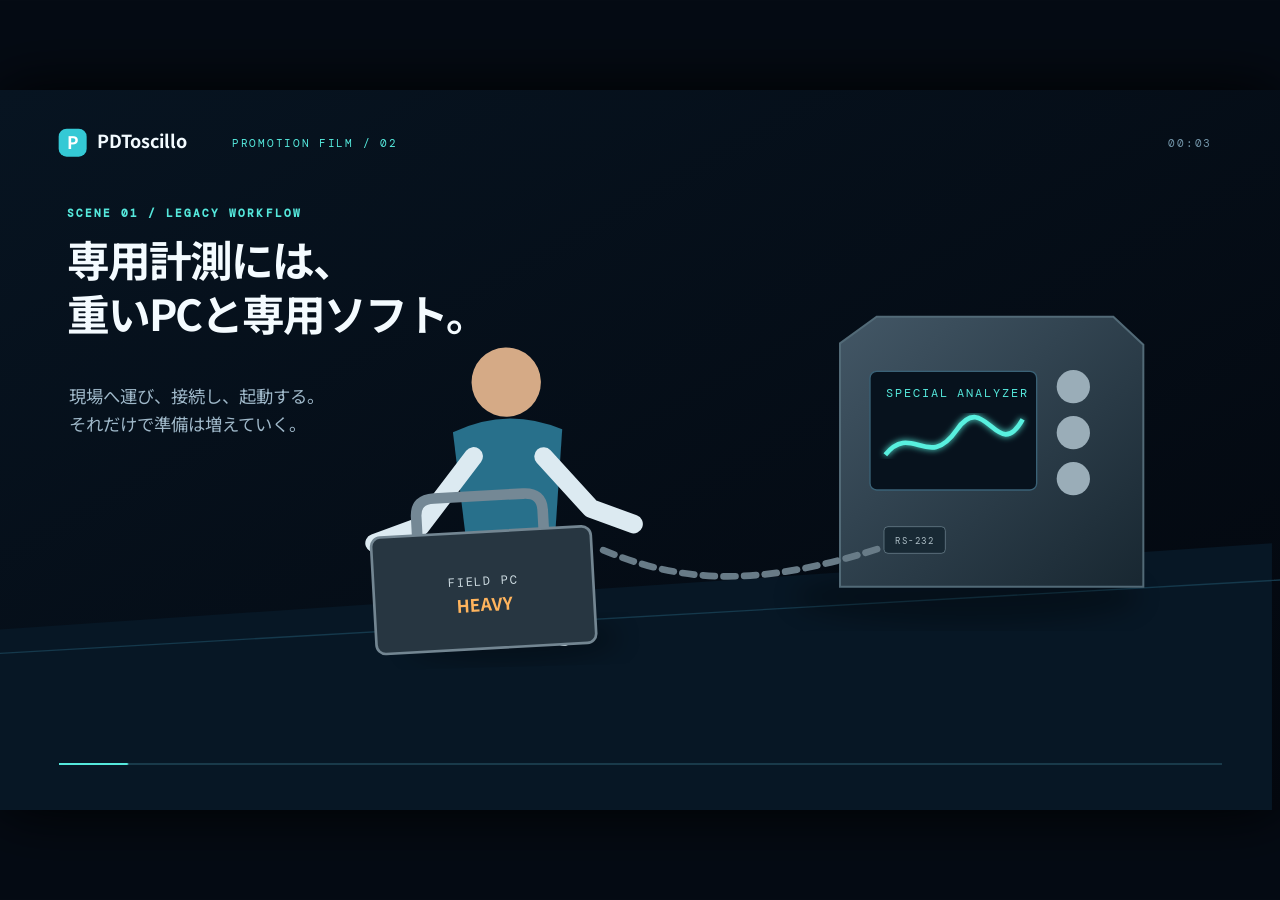
==== commit f40c7e4a: "Rebuild product PV with 2.5D story scenes" ====
--- a/demo/exhibition-video/index.html
+++ b/demo/exhibition-video/index.html
@@ -5,10 +5,12 @@
     <meta name="viewport" content="width=device-width, initial-scale=1.0" />
     <title>PDToscillo | LAN Instrument Experience</title>
     <link rel="stylesheet" href="style.css" />
+    <link rel="stylesheet" href="product-pv.css" />
   </head>
   <body>
     <main id="frame" aria-label="PDToscillo 展示会用アニメーション">
       <canvas id="three-canvas"></canvas>
+      <div id="motion-stage" aria-hidden="true"></div>
       <div class="vignette"></div>
       <header><span class="mark">P</span><strong>PDToscillo</strong><span class="tag">EXHIBITION CONCEPT</span></header>
       <section id="copy" aria-live="polite"><p id="eyebrow"></p><h1 id="headline"></h1><p id="description"></p><p id="disclaimer"></p></section>
@@ -16,6 +18,6 @@
       <div id="timeline"><i></i></div>
       <p class="footnote">※ 展示用コンセプト映像です。機器の自動判別・PDT-FP1対応は将来構想を含みます。</p>
     </main>
-    <script type="module" src="app.js"></script>
+    <script type="module" src="bootstrap.js"></script>
   </body>
 </html>
--- a/demo/exhibition-video/style.css
+++ b/demo/exhibition-video/style.css
@@ -1,10 +1,2 @@
-@import url('https://fonts.googleapis.com/css2?family=DM+Mono:wght@400;500&family=Noto+Sans+JP:wght@400;500;600&display=swap');
-
-:root { color-scheme:dark; --ink:#edf7ff; --muted:#a9bdd2; --cyan:#43e2d5; }
-*{box-sizing:border-box} body{margin:0;min-height:100vh;display:grid;place-items:center;background:#020712;overflow:hidden;font-family:'Noto Sans JP',sans-serif}
-#frame{position:relative;width:min(100vw,177.777vh);aspect-ratio:16/9;overflow:hidden;background:#061122;box-shadow:0 0 60px #000} canvas{position:absolute;inset:0;width:100%;height:100%;display:block}.vignette{position:absolute;inset:0;pointer-events:none;background:radial-gradient(circle at 55% 48%,transparent 22%,#01050dbb 100%)}
-header{position:absolute;left:5.7%;top:6%;display:flex;align-items:center;gap:9px;font-size:clamp(12px,1.15vw,19px);letter-spacing:.01em}.mark{display:grid;place-items:center;width:clamp(20px,1.7vw,30px);aspect-ratio:1;border-radius:8px;background:linear-gradient(135deg,#1b7ed9,#35d6ce);font-weight:700}.tag{margin-left:14px;padding:4px 7px;border:1px solid #6dc6d680;border-radius:4px;color:#9bcbd5;font:500 clamp(7px,.7vw,11px) 'DM Mono';letter-spacing:.12em}
-#copy{position:absolute;left:5.7%;top:21%;width:43%;text-shadow:0 3px 14px #0009;transition:opacity .35s}#eyebrow{margin:0 0 12px;color:var(--cyan);font:500 clamp(9px,.85vw,14px) 'DM Mono';letter-spacing:.16em}h1{margin:0;white-space:pre-line;font-weight:600;font-size:clamp(31px,4.3vw,74px);line-height:1.23;letter-spacing:-.05em}#description{margin:19px 0 0;color:var(--muted);font-size:clamp(12px,1.3vw,21px);line-height:1.75}#disclaimer{margin:14px 0 0;color:#83a3b7;font-size:clamp(8px,.75vw,12px)}
-#status{position:absolute;right:5.7%;top:7%;display:flex;align-items:center;gap:7px;color:#87afc2;font:500 clamp(8px,.7vw,12px) 'DM Mono';letter-spacing:.12em}#status span{width:8px;height:8px;border-radius:50%;background:var(--cyan);box-shadow:0 0 13px var(--cyan);animation:blink 1.5s infinite}#status em{margin-left:5px;color:#e4f9ff;font-style:normal}@keyframes blink{50%{opacity:.25;box-shadow:none}}
-#timeline{position:absolute;left:5.7%;bottom:7%;width:25%;height:2px;background:#ffffff2b}#timeline i{display:block;width:0;height:100%;background:var(--cyan);box-shadow:0 0 8px var(--cyan)}.footnote{position:absolute;right:5.7%;bottom:5.7%;margin:0;color:#89a1b5;font-size:clamp(7px,.65vw,10px);text-align:right}
-@media(max-aspect-ratio:16/9){#frame{width:100vw;height:auto}}
+@import url('https://fonts.googleapis.com/css2?family=DM+Mono:wght@400;500&family=Noto+Sans+JP:wght@400;500;600;700&display=swap');
+:root{color-scheme:dark;--ink:#edf7ff;--muted:#a9bdd2;--cyan:#43e2d5}*{box-sizing:border-box}body{margin:0;min-height:100vh;display:grid;place-items:center;background:#020712;color:var(--ink);overflow:hidden;font-family:'Noto Sans JP',sans-serif}#frame{position:relative;width:min(100vw,177.777vh);aspect-ratio:16/9;overflow:hidden;background:#061122;box-shadow:0 0 60px #000}canvas{position:absolute;inset:0;width:100%;height:100%;display:block}.vignette{position:absolute;inset:0;pointer-events:none;background:radial-gradient(circle at 55% 48%,transparent 18%,#01050dbb 100%)}header{position:absolute;left:5.7%;top:6%;display:flex;align-items:center;gap:9px;font-size:clamp(12px,1.15vw,19px);letter-spacing:.01em}.mark{display:grid;place-items:center;width:clamp(20px,1.7vw,30px);aspect-ratio:1;border-radius:8px;background:linear-gradient(135deg,#1b7ed9,var(--cyan));font-weight:700}.tag{margin-left:14px;padding:4px 7px;border:1px solid color-mix(in srgb,var(--cyan) 65%,transparent);border-radius:4px;color:var(--cyan);font:500 clamp(7px,.7vw,11px) 'DM Mono';letter-spacing:.12em}#copy{position:absolute;left:5.7%;top:21%;width:43%;text-shadow:0 3px 14px #0009}#copy.changed{animation:copy-in .45s both}@keyframes copy-in{from{opacity:0;transform:translateY(15px)}to{opacity:1;transform:none}}#eyebrow{margin:0 0 12px;color:var(--cyan);font:500 clamp(9px,.85vw,14px) 'DM Mono';letter-spacing:.16em}h1{margin:0;white-space:pre-line;font-weight:700;font-size:clamp(29px,4vw,69px);line-height:1.23;letter-spacing:-.055em}#description{margin:19px 0 0;color:var(--muted);font-size:clamp(12px,1.28vw,20px);line-height:1.75}#disclaimer{margin:14px 0 0;color:color-mix(in srgb,var(--muted) 80%,white);font-size:clamp(8px,.75vw,12px)}#status{position:absolute;right:5.7%;top:7%;display:flex;align-items:center;gap:7px;color:var(--muted);font:500 clamp(8px,.7vw,12px) 'DM Mono';letter-spacing:.12em}#status span{width:8px;height:8px;border-radius:50%;background:var(--cyan);box-shadow:0 0 13px var(--cyan);animation:blink 1.5s infinite}#status em{margin-left:5px;color:var(--ink);font-style:normal}@keyframes blink{50%{opacity:.25;box-shadow:none}}#timeline{position:absolute;left:5.7%;bottom:7%;width:28%;height:2px;background:#ffffff2b}#timeline i{display:block;width:0;height:100%;background:var(--cyan);box-shadow:0 0 8px var(--cyan)}.footnote{position:absolute;right:5.7%;bottom:5.7%;margin:0;color:var(--muted);font-size:clamp(7px,.65vw,10px);text-align:right;max-width:44%}[data-theme="explainer"] body{background:#dceff0}[data-theme="explainer"] #frame{box-shadow:0 0 60px #244b5577}[data-theme="explainer"] .vignette{background:linear-gradient(105deg,#effdff65,transparent 60%,#b7e1e577)}[data-theme="explainer"] #copy{text-shadow:none}[data-theme="explainer"] #timeline{background:#123f4b33}@media(max-aspect-ratio:16/9){#frame{width:100vw;height:auto}}
--- a/demo/exhibition-video/product-pv.css
+++ b/demo/exhibition-video/product-pv.css
@@ -0,0 +1,21 @@
+body.pv2{background:#050b14;color:#eff8ff}
+.pv2 #three-canvas,.pv2 .vignette,.pv2 header,.pv2 #copy,.pv2 #status,.pv2 #timeline,.pv2 .footnote{display:none}
+#motion-stage{display:none;position:absolute;inset:0}
+.pv2 #motion-stage{display:block}
+.pv2 svg{display:block;width:100%;height:100%;font-family:"Noto Sans JP","Yu Gothic UI",sans-serif}
+.pv2 .label{font-family:"DM Mono","Consolas",monospace;letter-spacing:.16em}
+.pv2 .scene{opacity:0}
+.pv2 .headline{font-size:64px;font-weight:700;letter-spacing:-.045em;fill:#f4fbff}
+.pv2 .sub{font-size:26px;fill:#9fb8c9}
+.pv2 .micro{font-size:18px;fill:#88a4b6}
+.pv2 .cyan{fill:#55e8dc}.pv2 .stroke-cyan{stroke:#55e8dc}.pv2 .orange{fill:#ffb45d}.pv2 .red{fill:#ff657a}
+.pv2 .panel{fill:#0d1d2b;stroke:#28465a;stroke-width:2}.pv2 .glass{fill:#07121d;stroke:#3a6277;stroke-width:2}
+.pv2 .shadow{fill:#000;opacity:.28;filter:url(#blur)}
+.pv2 .worker-line{fill:none;stroke:#dceaf1;stroke-width:28;stroke-linecap:round;stroke-linejoin:round}
+.pv2 .worker-joint{fill:#dceaf1}.pv2 .suit{fill:#28708b}.pv2 .skin{fill:#d5aa86}
+.pv2 .cable{fill:none;stroke:#5be9dc;stroke-width:12;stroke-linecap:round;filter:url(#glow)}
+.pv2 .cable-muted{fill:none;stroke:#687b87;stroke-width:10;stroke-linecap:round}
+.pv2 .screen-grid{stroke:#164358;stroke-width:2}.pv2 .wave{fill:none;stroke:#59f0df;stroke-width:7;filter:url(#glow)}
+.pv2 .scene-tag{fill:#55e8dc;font-size:17px;font-weight:700;letter-spacing:.18em}
+.pv2 .badge{fill:#0b2c35;stroke:#55e8dc;stroke-width:2}.pv2 .badge-text{fill:#8ff7ed;font-size:20px;font-weight:700}
+.pv2 .cut{fill:#58eadf;opacity:0}
